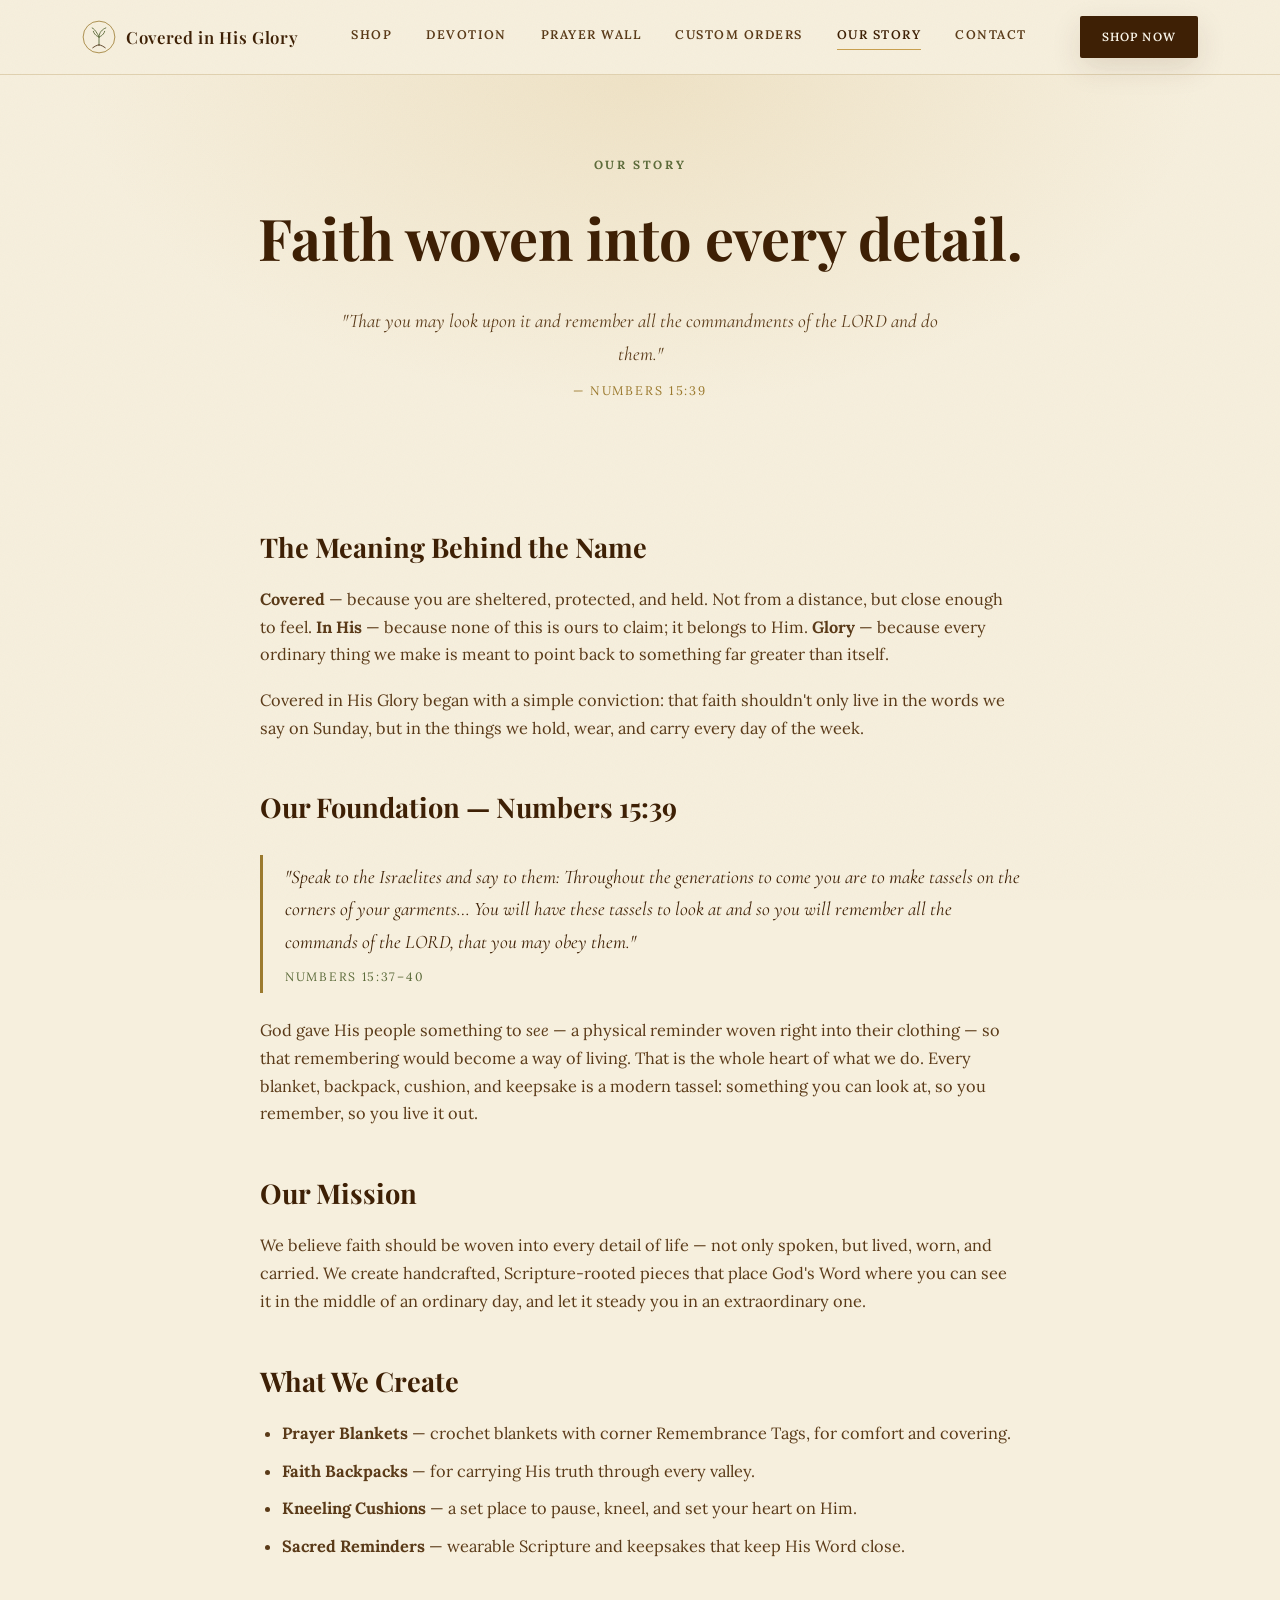
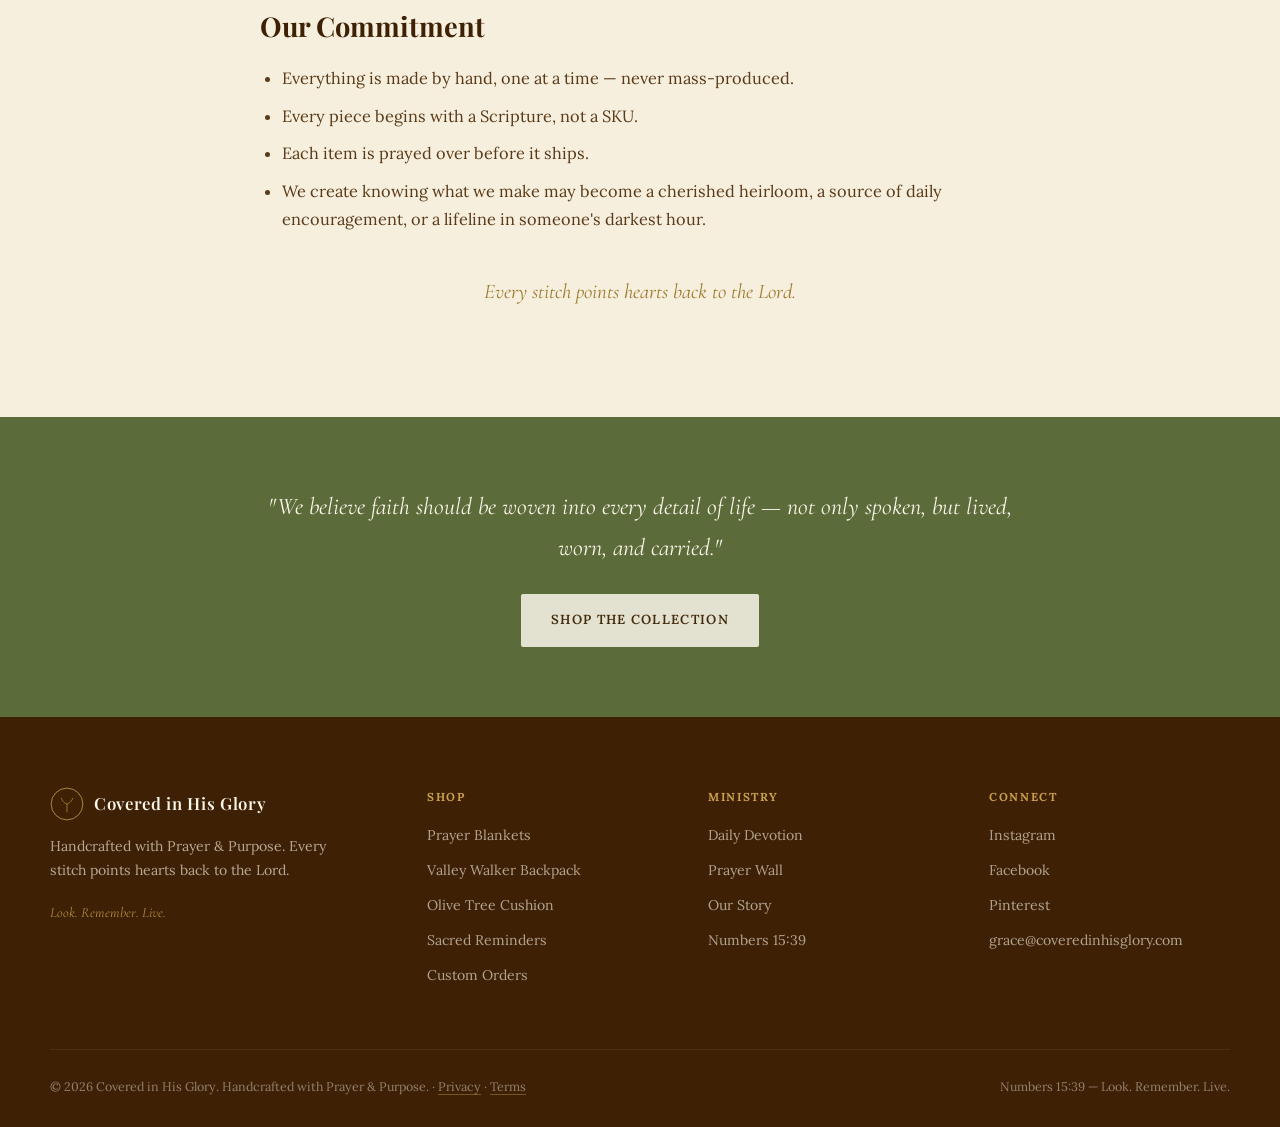
==== about.html @ 0c6f7fd9 "Build Covered in His Glory multi-page static site" ====
<!DOCTYPE html>
<html lang="en">
<head>
<meta charset="UTF-8">
<meta name="viewport" content="width=device-width, initial-scale=1.0">
<title>Covered in His Glory — Our Story — Faith-Based Handmade Gifts</title>
<meta name="description" content="Our story is rooted in Numbers 15:39 — faith woven into every detail of life. Learn the meaning behind Covered in His Glory.">
<link rel="icon" href="data:image/svg+xml,%3Csvg xmlns='http://www.w3.org/2000/svg' viewBox='0 0 60 60'%3E%3Ccircle cx='30' cy='30' r='28' fill='%23F6EFDD' stroke='%239C7A2E' stroke-width='2'/%3E%3Cpath d='M30 46V28M30 28c0 0-9-2-11-11M30 28c0 0 9-2 11-11' stroke='%235C6B3A' stroke-width='2.4' stroke-linecap='round' fill='none'/%3E%3C/svg%3E">
<link rel="preconnect" href="https://fonts.googleapis.com">
<link rel="preconnect" href="https://fonts.gstatic.com" crossorigin>
<link href="https://fonts.googleapis.com/css2?family=Playfair+Display:ital,wght@0,400;0,500;0,600;0,700;0,800;1,500;1,600&family=Lora:ital,wght@0,400;0,500;0,600;1,400&family=Cormorant+Garamond:ital,wght@0,400;0,500;0,600;1,500&display=swap" rel="stylesheet">
<link rel="stylesheet" href="css/styles.css">
</head>
<body>

<div class="texture"></div>

<header class="site">
  <div class="nav-inner">
    <a class="brandmark" href="index.html">
      <svg class="tree-icon" viewBox="0 0 60 60" fill="none" aria-hidden="true">
        <circle cx="30" cy="30" r="28" stroke="#9C7A2E" stroke-width="1.4"/>
        <path d="M30 44V30M30 30C30 30 22 28 20 20M30 30C30 30 38 28 40 20M30 30C30 30 24 16 18 14M30 30C30 22 36 16 42 14" stroke="#5C6B3A" stroke-width="1.6" stroke-linecap="round"/>
        <path d="M30 44C26 44 22 47 19 49M30 44C34 44 38 47 41 49" stroke="#3E2005" stroke-width="1.4" stroke-linecap="round"/>
      </svg>
      Covered in His Glory
    </a>
    <nav class="links">
      <a href="shop.html">Shop</a>
      <a href="devotion.html">Devotion</a>
      <a href="prayer.html">Prayer Wall</a>
      <a href="custom-orders.html">Custom Orders</a>
      <a href="about.html" class="active">Our Story</a>
      <a href="contact.html">Contact</a>
    </nav>
    <a href="shop.html" class="nav-cta">Shop Now</a>
    <button class="menu-toggle" aria-label="Open menu" onclick="openDrawer()">
      <svg width="26" height="26" viewBox="0 0 24 24" fill="none"><path d="M4 7h16M4 12h16M4 17h16" stroke="currentColor" stroke-width="2" stroke-linecap="round"/></svg>
    </button>
  </div>
</header>

<div class="mobile-drawer" id="mobileDrawer">
  <div class="panel">
    <div class="drawer-top">
      <span class="brandmark" style="font-size:1rem;">Covered in His Glory</span>
      <button class="drawer-close" aria-label="Close menu" onclick="closeDrawer()">&times;</button>
    </div>
    <a href="shop.html">Shop</a>
    <a href="devotion.html">Devotion</a>
    <a href="prayer.html">Prayer Wall</a>
    <a href="custom-orders.html">Custom Orders</a>
    <a href="about.html" class="active">Our Story</a>
    <a href="contact.html">Contact</a>
  </div>
</div>

<section class="page-hero">
  <div class="eyebrow">Our Story</div>
  <h1>Faith woven into every detail.</h1>
  <p class="script-lead">"That you may look upon it and remember all the commandments of the LORD and do them."</p>
  <p style="font-size:0.78rem; letter-spacing:0.15em; text-transform:uppercase; color:var(--gold); margin-top:10px;">— Numbers 15:39</p>
</section>

<section class="section" style="padding-top:30px;">
  <div class="prose reveal">
    <h2>The Meaning Behind the Name</h2>
    <p><strong>Covered</strong> — because you are sheltered, protected, and held. Not from a distance, but close enough to feel. <strong>In His</strong> — because none of this is ours to claim; it belongs to Him. <strong>Glory</strong> — because every ordinary thing we make is meant to point back to something far greater than itself.</p>
    <p>Covered in His Glory began with a simple conviction: that faith shouldn't only live in the words we say on Sunday, but in the things we hold, wear, and carry every day of the week.</p>

    <h2>Our Foundation — Numbers 15:39</h2>
    <div class="scripture-block">
      "Speak to the Israelites and say to them: Throughout the generations to come you are to make tassels on the corners of your garments… You will have these tassels to look at and so you will remember all the commands of the LORD, that you may obey them."
      <span class="ref">Numbers 15:37–40</span>
    </div>
    <p>God gave His people something to <em>see</em> — a physical reminder woven right into their clothing — so that remembering would become a way of living. That is the whole heart of what we do. Every blanket, backpack, cushion, and keepsake is a modern tassel: something you can look at, so you remember, so you live it out.</p>

    <h2>Our Mission</h2>
    <p>We believe faith should be woven into every detail of life — not only spoken, but lived, worn, and carried. We create handcrafted, Scripture-rooted pieces that place God's Word where you can see it in the middle of an ordinary day, and let it steady you in an extraordinary one.</p>

    <h2>What We Create</h2>
    <ul>
      <li><strong>Prayer Blankets</strong> — crochet blankets with corner Remembrance Tags, for comfort and covering.</li>
      <li><strong>Faith Backpacks</strong> — for carrying His truth through every valley.</li>
      <li><strong>Kneeling Cushions</strong> — a set place to pause, kneel, and set your heart on Him.</li>
      <li><strong>Sacred Reminders</strong> — wearable Scripture and keepsakes that keep His Word close.</li>
    </ul>

    <h2>Our Commitment</h2>
    <ul>
      <li>Everything is made by hand, one at a time — never mass-produced.</li>
      <li>Every piece begins with a Scripture, not a SKU.</li>
      <li>Each item is prayed over before it ships.</li>
      <li>We create knowing what we make may become a cherished heirloom, a source of daily encouragement, or a lifeline in someone's darkest hour.</li>
    </ul>

    <p class="script-close">Every stitch points hearts back to the Lord.</p>
  </div>
</section>

<section class="mission-strip">
  <p class="lead reveal">"We believe faith should be woven into every detail of life — not only spoken, but lived, worn, and carried."</p>
  <p class="sub reveal">
    <a href="shop.html" class="btn" style="background:var(--ivory); color:var(--brown); margin-top:8px;">Shop the Collection</a>
  </p>
</section>

<footer class="site">
  <div class="footer-grid">
    <div class="footer-brand">
      <div class="brandmark">
        <svg class="tree-icon" viewBox="0 0 60 60" fill="none" aria-hidden="true">
          <circle cx="30" cy="30" r="28" stroke="#C9A04E" stroke-width="1.4"/>
          <path d="M30 44V30M30 30C30 30 22 28 20 20M30 30C30 30 38 28 40 20" stroke="#9C7A2E" stroke-width="1.6" stroke-linecap="round"/>
        </svg>
        Covered in His Glory
      </div>
      <p>Handcrafted with Prayer &amp; Purpose. Every stitch points hearts back to the Lord.</p>
      <p class="footer-tagline">Look. Remember. Live.</p>
    </div>
    <div class="footer-col">
      <h5>Shop</h5>
      <a href="shop.html">Prayer Blankets</a>
      <a href="shop.html">Valley Walker Backpack</a>
      <a href="shop.html">Olive Tree Cushion</a>
      <a href="shop.html">Sacred Reminders</a>
      <a href="custom-orders.html">Custom Orders</a>
    </div>
    <div class="footer-col">
      <h5>Ministry</h5>
      <a href="devotion.html">Daily Devotion</a>
      <a href="prayer.html">Prayer Wall</a>
      <a href="about.html">Our Story</a>
      <a href="about.html">Numbers 15:39</a>
    </div>
    <div class="footer-col">
      <h5>Connect</h5>
      <a href="https://instagram.com/CoveredInHisGlory" target="_blank" rel="noopener">Instagram</a>
      <a href="https://facebook.com/LookRememberLive" target="_blank" rel="noopener">Facebook</a>
      <a href="contact.html">Pinterest</a>
      <a href="mailto:grace@coveredinhisglory.com">grace@coveredinhisglory.com</a>
    </div>
  </div>
  <div class="footer-bottom">
    <span>© 2026 Covered in His Glory. Handcrafted with Prayer &amp; Purpose. · <a href="privacy.html" style="border-bottom:1px solid var(--gold);">Privacy</a> · <a href="terms.html" style="border-bottom:1px solid var(--gold);">Terms</a></span>
    <span>Numbers 15:39 — Look. Remember. Live.</span>
  </div>
</footer>

<div class="toast" id="toast"></div>

<script src="js/main.js"></script>
</body>
</html>
---- css/styles.css ----
:root{
  --cream:#F6EFDD;
  --cream-2:#EFE3C4;
  --parchment:#F1E6C8;
  --brown:#3E2005;
  --brown-soft:#5A3A18;
  --gold:#9C7A2E;
  --gold-bright:#C9A04E;
  --olive:#5C6B3A;
  --olive-soft:#7C8A56;
  --kraft:#B98948;
  --ivory:#FBF6EA;
  --shadow: 0 10px 30px rgba(62,32,5,0.12);
  --serif-display: 'Playfair Display', serif;
  --serif-script: 'Cormorant Garamond', serif;
  --serif-body: 'Lora', serif;
}

*{margin:0;padding:0;box-sizing:border-box;}
html{scroll-behavior:smooth;}
body{
  background:var(--cream);
  color:var(--brown);
  font-family:var(--serif-body);
  overflow-x:hidden;
  line-height:1.7;
}

::selection{background:var(--gold-bright); color:var(--ivory);}

a{color:inherit; text-decoration:none;}

img{max-width:100%; display:block;}

.wrap{
  max-width:1180px;
  margin:0 auto;
  padding:0 32px;
}

/* Texture overlay */
.texture{
  position:fixed; inset:0; pointer-events:none; z-index:9999;
  opacity:0.035; mix-blend-mode:multiply;
  background-image:url("data:image/svg+xml,%3Csvg xmlns='http://www.w3.org/2000/svg' width='100' height='100'%3E%3Cfilter id='n'%3E%3CfeTurbulence baseFrequency='0.9' numOctaves='3' stitchTiles='stitch' type='fractalNoise'/%3E%3C/filter%3E%3Crect width='100%25' height='100%25' filter='url(%23n)'/%3E%3C/svg%3E");
}

/* ===== Rope Divider ===== */
.rope-divider{
  display:flex; align-items:center; justify-content:center; gap:14px;
  padding:38px 0;
}
.rope-divider .line{
  height:2px; width:90px;
  background:linear-gradient(90deg, transparent, var(--gold), transparent);
}
.rope-divider .mark{
  width:9px; height:9px; transform:rotate(45deg);
  background:var(--gold-bright);
  box-shadow:0 0 8px rgba(201,160,78,0.5);
}

/* ===== Top Nav ===== */
header.site{
  position:sticky; top:0; z-index:500;
  background:rgba(246,239,221,0.92);
  backdrop-filter:blur(8px);
  border-bottom:1px solid rgba(156,122,46,0.25);
}
.nav-inner{
  display:flex; align-items:center; justify-content:space-between;
  padding:16px 32px;
  max-width:1180px; margin:0 auto;
}
.brandmark{
  display:flex; align-items:center; gap:10px;
  font-family:var(--serif-display);
  font-size:1.05rem; letter-spacing:0.04em;
  color:var(--brown); font-weight:600;
}
.brandmark .tree-icon{width:34px; height:34px;}
nav.links{display:flex; gap:34px; align-items:center;}
nav.links a{
  font-size:0.78rem; letter-spacing:0.12em; text-transform:uppercase;
  color:var(--brown-soft); font-weight:600;
  position:relative; padding-bottom:4px;
  transition:color .25s ease;
}
nav.links a::after{
  content:''; position:absolute; left:0; bottom:0; width:0; height:1px;
  background:var(--gold-bright); transition:width .3s ease;
}
nav.links a:hover{color:var(--brown);}
nav.links a:hover::after{width:100%;}
nav.links a.active{color:var(--brown);}
nav.links a.active::after{width:100%;}
.nav-cta{
  font-size:0.74rem; letter-spacing:0.1em; text-transform:uppercase;
  background:var(--brown); color:var(--ivory)!important;
  padding:11px 22px; border-radius:2px; font-weight:600;
  box-shadow:var(--shadow);
  transition:transform .2s ease, background .2s ease;
}
.nav-cta:hover{background:var(--olive); transform:translateY(-1px);}
.menu-toggle{display:none; background:none; border:none; cursor:pointer; color:var(--brown);}

/* Mobile drawer */
.mobile-drawer{
  position:fixed; inset:0; z-index:600;
  background:rgba(62,32,5,0.5);
  opacity:0; pointer-events:none;
  transition:opacity .3s ease;
}
.mobile-drawer.open{opacity:1; pointer-events:auto;}
.mobile-drawer .panel{
  position:absolute; top:0; right:0; height:100%; width:min(320px, 82vw);
  background:var(--cream);
  border-left:1px solid rgba(156,122,46,0.3);
  box-shadow:-10px 0 30px rgba(62,32,5,0.18);
  padding:26px 28px;
  transform:translateX(100%);
  transition:transform .3s ease;
  display:flex; flex-direction:column; gap:6px;
}
.mobile-drawer.open .panel{transform:translateX(0);}
.mobile-drawer .drawer-top{
  display:flex; justify-content:space-between; align-items:center;
  margin-bottom:18px;
}
.mobile-drawer .drawer-close{
  background:none; border:none; cursor:pointer; color:var(--brown);
  font-size:1.6rem; line-height:1;
}
.mobile-drawer .panel a{
  font-size:0.86rem; letter-spacing:0.1em; text-transform:uppercase;
  color:var(--brown-soft); font-weight:600;
  padding:14px 0; border-bottom:1px solid rgba(156,122,46,0.18);
}
.mobile-drawer .panel a:last-child{border-bottom:none;}
.mobile-drawer .panel a.active{color:var(--brown);}

@media (max-width:880px){
  nav.links{display:none;}
  .menu-toggle{display:block;}
}

/* ===== HERO ===== */
.hero{
  position:relative;
  padding:100px 32px 70px;
  text-align:center;
  overflow:hidden;
  background:
    radial-gradient(ellipse at 50% 0%, rgba(201,160,78,0.18), transparent 60%),
    var(--cream);
}
.hero-eyebrow{
  font-family:var(--serif-script);
  font-style:italic;
  font-size:1.05rem;
  color:var(--olive);
  letter-spacing:0.04em;
  margin-bottom:18px;
}
.hero h1{
  font-family:var(--serif-display);
  font-weight:700;
  font-size:clamp(2.6rem, 6vw, 4.6rem);
  line-height:1.05;
  color:var(--brown);
  max-width:920px;
  margin:0 auto 22px;
}
.hero h1 .accent{
  font-style:italic; font-weight:600; color:var(--gold);
  position:relative;
}
.hero-sub{
  max-width:560px; margin:0 auto 36px;
  color:var(--brown-soft);
  font-size:1.08rem;
}
.hero-scripture{
  font-family:var(--serif-script); font-style:italic;
  font-size:1.15rem; color:var(--brown-soft);
  max-width:600px; margin:0 auto 8px;
}
.hero-ref{
  font-size:0.78rem; letter-spacing:0.15em; text-transform:uppercase;
  color:var(--gold); margin-bottom:46px;
}

.hero-ctas{
  display:flex; gap:18px; justify-content:center; flex-wrap:wrap;
  margin-bottom:60px;
}
.btn{
  display:inline-flex; align-items:center; gap:8px;
  padding:15px 30px;
  font-size:0.82rem; letter-spacing:0.1em; text-transform:uppercase; font-weight:600;
  border-radius:2px;
  transition:transform .25s ease, box-shadow .25s ease;
}
.btn-primary{
  background:var(--brown); color:var(--ivory);
  box-shadow:var(--shadow);
}
.btn-primary:hover{transform:translateY(-2px); box-shadow:0 14px 34px rgba(62,32,5,0.22);}
.btn-secondary{
  background:transparent; color:var(--brown);
  border:1.5px solid var(--gold);
}
.btn-secondary:hover{background:rgba(156,122,46,0.1); transform:translateY(-2px);}

/* Tree of Life Signature SVG */
.tree-stage{
  position:relative;
  max-width:480px; margin:0 auto;
}
.tree-stage svg{width:100%; height:auto; display:block;}
.tree-glow{filter:drop-shadow(0 0 18px rgba(201,160,78,0.55));}

.roots-grow path{
  stroke-dasharray:340;
  stroke-dashoffset:340;
  animation:growRoot 2.6s ease forwards;
}
@keyframes growRoot{ to{ stroke-dashoffset:0; } }
.leaf-pop{
  opacity:0; transform:scale(0.4);
  animation:popLeaf .6s ease forwards;
}
@keyframes popLeaf{ to{opacity:1; transform:scale(1);} }

@media (prefers-reduced-motion: reduce){
  .roots-grow path, .leaf-pop{ animation:none !important; opacity:1; stroke-dashoffset:0; transform:scale(1); }
}

/* ===== SECTION LABELS ===== */
.section{padding:90px 32px;}
.section.tight{padding:60px 32px;}
.section-head{text-align:center; max-width:680px; margin:0 auto 56px;}
.eyebrow{
  font-size:0.74rem; letter-spacing:0.22em; text-transform:uppercase;
  color:var(--olive); font-weight:700; margin-bottom:14px;
}
.section-head h2{
  font-family:var(--serif-display); font-weight:700;
  font-size:clamp(2rem,4vw,2.7rem);
  color:var(--brown); margin-bottom:16px;
}
.section-head p{color:var(--brown-soft); font-size:1.02rem;}

/* ===== PAGE HERO (interior pages) ===== */
.page-hero{
  padding:80px 32px 50px;
  text-align:center;
  background:
    radial-gradient(ellipse at 50% 0%, rgba(201,160,78,0.16), transparent 62%),
    var(--cream);
}
.page-hero .eyebrow{color:var(--olive);}
.page-hero h1{
  font-family:var(--serif-display); font-weight:700;
  font-size:clamp(2.3rem,5vw,3.6rem);
  color:var(--brown); max-width:820px; margin:0 auto 18px;
}
.page-hero p.lead{
  max-width:600px; margin:0 auto;
  color:var(--brown-soft); font-size:1.08rem;
}
.page-hero p.script-lead{
  font-family:var(--serif-script); font-style:italic;
  font-size:1.2rem; color:var(--brown-soft);
  max-width:620px; margin:14px auto 0;
}

/* ===== ROOT MAP (signature element) — 3 ministry pillars connected to one root system ===== */
.roots-section{
  background:var(--parchment);
  position:relative;
}
.pillars{
  display:grid; grid-template-columns:repeat(3,1fr); gap:36px;
  max-width:1100px; margin:0 auto;
  position:relative;
}
.pillar{
  background:var(--ivory);
  border:1px solid rgba(156,122,46,0.3);
  border-radius:3px;
  padding:40px 30px 34px;
  text-align:center;
  position:relative;
  box-shadow:0 8px 24px rgba(62,32,5,0.06);
  transition:transform .3s ease, box-shadow .3s ease;
}
.pillar:hover{transform:translateY(-6px); box-shadow:0 18px 34px rgba(62,32,5,0.12);}
.pillar .icon{width:52px; height:52px; margin:0 auto 20px; color:var(--gold);}
.pillar h3{
  font-family:var(--serif-display); font-size:1.4rem; color:var(--brown); margin-bottom:12px;
}
.pillar p{color:var(--brown-soft); font-size:0.95rem; margin-bottom:22px;}
.pillar a.pillar-link{
  font-size:0.76rem; letter-spacing:0.1em; text-transform:uppercase;
  color:var(--olive); font-weight:700; border-bottom:1px solid var(--olive-soft);
  padding-bottom:3px;
}
.pillar a.pillar-link:hover{color:var(--brown);}

.root-connector{
  text-align:center; margin-top:8px;
}
.root-connector svg{width:100%; max-width:700px; height:60px;}

@media (max-width:880px){
  .pillars{grid-template-columns:1fr; gap:26px;}
}

/* ===== DAILY DEVOTION CARD ===== */
.devotion-section{
  background:var(--cream);
}
.devotion-card{
  max-width:760px; margin:0 auto;
  background:var(--ivory);
  border:1px solid rgba(156,122,46,0.35);
  border-radius:4px;
  padding:54px 56px;
  position:relative;
  box-shadow:var(--shadow);
}
.devotion-card::before, .devotion-card::after{
  content:'\276E'; position:absolute; font-size:1.6rem; color:var(--gold);
  opacity:0.6;
}
.devotion-card::before{content:'\2767'; top:22px; left:26px;}
.devotion-card::after{content:'\2767'; bottom:22px; right:26px; transform:rotate(180deg);}
.devotion-date{
  text-align:center; font-size:0.74rem; letter-spacing:0.18em; text-transform:uppercase;
  color:var(--gold); margin-bottom:20px;
}
.devotion-verse{
  font-family:var(--serif-script); font-style:italic; font-size:1.3rem;
  text-align:center; color:var(--brown); max-width:560px; margin:0 auto 10px;
}
.devotion-ref{
  text-align:center; font-size:0.78rem; letter-spacing:0.12em; text-transform:uppercase;
  color:var(--olive); margin-bottom:30px;
}
.devotion-body{
  color:var(--brown-soft); font-size:1.02rem; text-align:left;
  max-width:600px; margin:0 auto;
}
.devotion-body p{margin-bottom:16px;}
.devotion-close{
  text-align:center; margin-top:28px;
  font-family:var(--serif-script); font-style:italic; font-size:1.1rem;
  color:var(--gold);
}
.devotion-archive{
  text-align:center; margin-top:30px;
}
.devotion-archive a{
  font-size:0.78rem; letter-spacing:0.1em; text-transform:uppercase;
  color:var(--brown-soft); border-bottom:1px solid var(--gold);
  padding-bottom:3px;
}

/* ===== DEVOTION ARCHIVE LIST ===== */
.archive-list{
  max-width:760px; margin:0 auto;
  display:flex; flex-direction:column; gap:0;
}
.archive-item{
  display:block;
  padding:26px 4px;
  border-bottom:1px solid rgba(156,122,46,0.25);
  transition:background .2s ease, padding-left .2s ease;
}
.archive-item:hover{background:rgba(156,122,46,0.05); padding-left:14px;}
.archive-item .a-date{
  font-size:0.72rem; letter-spacing:0.14em; text-transform:uppercase;
  color:var(--gold); margin-bottom:8px;
}
.archive-item .a-verse{
  font-family:var(--serif-script); font-style:italic; font-size:1.15rem;
  color:var(--brown); margin-bottom:6px;
}
.archive-item .a-more{
  font-size:0.74rem; letter-spacing:0.1em; text-transform:uppercase;
  color:var(--olive); font-weight:700;
}

/* ===== SHOP PREVIEW / GRID ===== */
.shop-section{background:var(--parchment);}
.shop-grid{
  display:grid; grid-template-columns:repeat(4,1fr); gap:26px;
  max-width:1180px; margin:0 auto 50px;
}
.shop-grid.full{grid-template-columns:repeat(4,1fr);}
.product-card{
  background:var(--ivory);
  border:1px solid rgba(156,122,46,0.25);
  border-radius:3px;
  overflow:hidden;
  transition:transform .3s ease, box-shadow .3s ease;
}
.product-card:hover{transform:translateY(-5px); box-shadow:0 16px 30px rgba(62,32,5,0.12);}
.product-image{
  aspect-ratio:1/1;
  background:linear-gradient(145deg, #E9DCB8, #D9C496);
  display:flex; align-items:center; justify-content:center;
  color:var(--gold);
  position:relative;
  overflow:hidden;
}
.product-image svg{width:46%; height:46%; opacity:0.8;}
.product-tag{
  position:absolute; top:12px; left:12px;
  background:var(--brown); color:var(--ivory);
  font-size:0.62rem; letter-spacing:0.1em; text-transform:uppercase;
  padding:5px 10px; border-radius:2px;
}
.product-info{padding:20px 20px 24px;}
.product-scripture{
  font-size:0.68rem; letter-spacing:0.1em; text-transform:uppercase;
  color:var(--gold); margin-bottom:6px;
}
.product-info h4{
  font-family:var(--serif-display); font-size:1.1rem; color:var(--brown); margin-bottom:8px;
}
.product-info p{font-size:0.86rem; color:var(--brown-soft); margin-bottom:14px;}
.product-price-row{display:flex; align-items:center; justify-content:space-between;}
.product-price{font-weight:600; color:var(--brown); font-size:0.95rem;}
.product-cta{
  font-size:0.7rem; letter-spacing:0.08em; text-transform:uppercase;
  color:var(--olive); font-weight:700;
}
@media (max-width:980px){.shop-grid, .shop-grid.full{grid-template-columns:repeat(2,1fr);}}
@media (max-width:560px){.shop-grid, .shop-grid.full{grid-template-columns:1fr;}}

.shop-all-wrap{text-align:center;}

/* ===== PRAYER WALL ===== */
.prayer-section{
  background:var(--brown);
  color:var(--ivory);
  position:relative;
}
.prayer-section .eyebrow{color:var(--gold-bright);}
.prayer-section .section-head h2{color:var(--ivory);}
.prayer-section .section-head p{color:rgba(251,246,234,0.78);}

.prayer-tabs{
  display:flex; justify-content:center; gap:14px; margin-bottom:46px;
}
.prayer-tab{
  padding:11px 26px; font-size:0.78rem; letter-spacing:0.1em; text-transform:uppercase;
  border:1px solid rgba(201,160,78,0.45); border-radius:30px;
  color:rgba(251,246,234,0.8); cursor:pointer;
  transition:all .25s ease;
}
.prayer-tab.active{background:var(--gold-bright); color:var(--brown); border-color:var(--gold-bright); font-weight:700;}

.prayer-panel{max-width:680px; margin:0 auto;}

.prayer-form{
  background:rgba(251,246,234,0.06);
  border:1px solid rgba(201,160,78,0.3);
  border-radius:4px;
  padding:40px;
}
.form-row{margin-bottom:20px;}
.form-row label{
  display:block; font-size:0.74rem; letter-spacing:0.1em; text-transform:uppercase;
  color:var(--gold-bright); margin-bottom:8px;
}
.form-row input, .form-row textarea, .form-row select{
  width:100%; padding:13px 16px;
  background:rgba(251,246,234,0.95);
  border:1px solid rgba(201,160,78,0.4);
  border-radius:2px;
  color:var(--brown);
  font-family:var(--serif-body);
  font-size:0.95rem;
}
.form-row input:focus, .form-row textarea:focus, .form-row select:focus{
  outline:2px solid var(--gold-bright); outline-offset:1px;
}
.form-row textarea{resize:vertical; min-height:110px;}
.form-row.checkrow{display:flex; align-items:center; gap:10px;}
.form-row.checkrow input{width:auto;}
.form-row.checkrow label{margin:0; font-size:0.85rem; letter-spacing:0; text-transform:none; color:rgba(251,246,234,0.85);}
.form-submit{
  width:100%; padding:15px; margin-top:6px;
  background:var(--gold-bright); color:var(--brown);
  border:none; border-radius:2px;
  font-size:0.82rem; letter-spacing:0.1em; text-transform:uppercase; font-weight:700;
  cursor:pointer; transition:background .25s ease;
}
.form-submit:hover{background:#dab768;}
.form-note{
  text-align:center; font-size:0.82rem; color:rgba(251,246,234,0.6); margin-top:14px;
}
/* honeypot */
.hp-field{position:absolute; left:-9999px; top:-9999px; width:1px; height:1px; overflow:hidden;}

.wall-list{display:flex; flex-direction:column; gap:16px;}
.wall-item{
  background:rgba(251,246,234,0.06);
  border:1px solid rgba(201,160,78,0.25);
  border-radius:4px;
  padding:24px 28px;
}
.wall-item-top{
  display:flex; justify-content:space-between; align-items:baseline;
  margin-bottom:10px;
}
.wall-name{font-weight:600; color:var(--gold-bright); font-size:0.92rem;}
.wall-time{font-size:0.74rem; color:rgba(251,246,234,0.5);}
.wall-text{color:rgba(251,246,234,0.88); font-size:0.95rem; margin-bottom:14px;}
.wall-pray-btn{
  display:inline-flex; align-items:center; gap:7px;
  font-size:0.74rem; letter-spacing:0.08em; text-transform:uppercase;
  color:var(--gold-bright); cursor:pointer; font-weight:700;
  background:none; border:none; padding:0;
}
.wall-pray-btn .count{color:rgba(251,246,234,0.55); font-weight:400; letter-spacing:0;}

/* ===== CUSTOM ORDER ===== */
.custom-section{background:var(--cream);}
.custom-wrap{
  display:grid; grid-template-columns:1fr 1fr; gap:60px; align-items:center;
  max-width:1100px; margin:0 auto;
}
.custom-copy .eyebrow{margin-bottom:14px;}
.custom-copy h2{
  font-family:var(--serif-display); font-weight:700; font-size:2.3rem; color:var(--brown); margin-bottom:18px;
}
.custom-copy p{color:var(--brown-soft); margin-bottom:18px;}
.custom-steps{list-style:none; margin:26px 0 30px;}
.custom-steps li{
  display:flex; gap:14px; margin-bottom:16px; align-items:flex-start;
}
.custom-steps .step-num{
  flex-shrink:0; width:30px; height:30px; border-radius:50%;
  background:var(--brown); color:var(--ivory);
  display:flex; align-items:center; justify-content:center;
  font-size:0.8rem; font-family:var(--serif-display); font-weight:600;
}
.custom-steps .step-text{color:var(--brown-soft); font-size:0.95rem; padding-top:4px;}

.custom-form{
  background:var(--ivory); border:1px solid rgba(156,122,46,0.3);
  border-radius:4px; padding:42px;
  box-shadow:var(--shadow);
}
.custom-form .form-row label{color:var(--olive); }
.custom-form .form-row input, .custom-form .form-row select, .custom-form .form-row textarea{
  background:var(--cream); border:1px solid rgba(156,122,46,0.3); color:var(--brown);
}
.custom-form .form-submit{background:var(--brown); color:var(--ivory);}
.custom-form .form-submit:hover{background:var(--olive);}

@media (max-width:880px){
  .custom-wrap{grid-template-columns:1fr; gap:36px;}
}

/* ===== ABOUT / MISSION STRIP ===== */
.mission-strip{
  background:var(--olive); color:var(--ivory);
  padding:70px 32px; text-align:center;
}
.mission-strip p.lead{
  font-family:var(--serif-script); font-style:italic; font-size:1.5rem;
  max-width:760px; margin:0 auto 18px;
}
.mission-strip p.sub{
  max-width:600px; margin:0 auto; opacity:0.85; font-size:0.95rem;
}

/* ===== PROSE (about / legal) ===== */
.prose{
  max-width:760px; margin:0 auto;
  color:var(--brown-soft); font-size:1.02rem;
}
.prose h2{
  font-family:var(--serif-display); font-weight:700;
  font-size:1.7rem; color:var(--brown);
  margin:42px 0 16px;
}
.prose h3{
  font-family:var(--serif-display); font-weight:600;
  font-size:1.25rem; color:var(--brown);
  margin:30px 0 12px;
}
.prose p{margin-bottom:18px;}
.prose ul{margin:0 0 18px 22px;}
.prose li{margin-bottom:10px;}
.prose .scripture-block{
  font-family:var(--serif-script); font-style:italic;
  font-size:1.2rem; color:var(--brown);
  border-left:3px solid var(--gold); padding:6px 0 6px 22px;
  margin:24px 0;
}
.prose .ref{
  display:block; font-family:var(--serif-body); font-style:normal;
  font-size:0.76rem; letter-spacing:0.14em; text-transform:uppercase;
  color:var(--olive); margin-top:8px;
}
.prose .script-close{
  font-family:var(--serif-script); font-style:italic;
  font-size:1.3rem; color:var(--gold); text-align:center;
  margin-top:40px;
}

/* ===== CONTACT ===== */
.contact-wrap{
  display:grid; grid-template-columns:1fr 1fr; gap:60px; align-items:start;
  max-width:1080px; margin:0 auto;
}
.contact-info h3{
  font-family:var(--serif-display); font-size:1.3rem; color:var(--brown);
  margin:0 0 10px;
}
.contact-info p{color:var(--brown-soft); margin-bottom:20px;}
.contact-info .detail{margin-bottom:16px;}
.contact-info .detail .label{
  font-size:0.72rem; letter-spacing:0.14em; text-transform:uppercase;
  color:var(--olive); font-weight:700; margin-bottom:4px;
}
.contact-info .detail a{color:var(--brown); border-bottom:1px solid var(--gold);}
@media (max-width:880px){
  .contact-wrap{grid-template-columns:1fr; gap:36px;}
}

/* ===== NEWSLETTER ===== */
.newsletter-section{
  background:var(--parchment); text-align:center;
}
.newsletter-box{
  max-width:560px; margin:0 auto;
}
.newsletter-form{
  display:flex; gap:12px; margin-top:26px;
}
.newsletter-form input{
  flex:1; padding:15px 18px;
  border:1px solid rgba(156,122,46,0.4);
  background:var(--ivory); border-radius:2px;
  font-family:var(--serif-body); color:var(--brown);
}
.newsletter-form button{
  padding:15px 26px;
  background:var(--brown); color:var(--ivory);
  border:none; border-radius:2px;
  font-size:0.78rem; letter-spacing:0.1em; text-transform:uppercase; font-weight:700;
  cursor:pointer;
}
.newsletter-form button:hover{background:var(--olive);}
@media (max-width:520px){.newsletter-form{flex-direction:column;}}

/* ===== FOOTER ===== */
footer.site{
  background:var(--brown); color:rgba(251,246,234,0.75);
  padding:70px 32px 30px;
}
.footer-grid{
  display:grid; grid-template-columns:1.4fr 1fr 1fr 1fr;
  gap:40px; max-width:1180px; margin:0 auto 50px;
}
.footer-brand .brandmark{color:var(--ivory); margin-bottom:14px;}
.footer-brand p{font-size:0.88rem; max-width:280px; margin-bottom:18px; opacity:0.85;}
.footer-tagline{font-family:var(--serif-script); font-style:italic; color:var(--gold-bright); font-size:1rem;}
.footer-col h5{
  font-size:0.72rem; letter-spacing:0.14em; text-transform:uppercase;
  color:var(--gold-bright); margin-bottom:18px;
}
.footer-col a{
  display:block; font-size:0.88rem; margin-bottom:11px; opacity:0.82;
  transition:opacity .2s ease;
}
.footer-col a:hover{opacity:1; color:var(--gold-bright);}
.footer-bottom{
  border-top:1px solid rgba(201,160,78,0.2);
  max-width:1180px; margin:0 auto; padding-top:26px;
  display:flex; justify-content:space-between; align-items:center; flex-wrap:wrap; gap:14px;
  font-size:0.78rem; opacity:0.6;
}
@media (max-width:880px){
  .footer-grid{grid-template-columns:1fr 1fr;}
}
@media (max-width:560px){
  .footer-grid{grid-template-columns:1fr;}
}

/* Scroll reveal */
.reveal{opacity:0; transform:translateY(24px); transition:opacity .7s ease, transform .7s ease;}
.reveal.visible{opacity:1; transform:translateY(0);}
@media (prefers-reduced-motion: reduce){
  .reveal{opacity:1; transform:none;}
}

/* Toast */
.toast{
  position:fixed; bottom:30px; left:50%; transform:translateX(-50%) translateY(20px);
  background:var(--brown); color:var(--ivory);
  padding:16px 28px; border-radius:3px; box-shadow:var(--shadow);
  font-size:0.88rem; opacity:0; pointer-events:none;
  transition:opacity .35s ease, transform .35s ease;
  z-index:1000;
  border:1px solid var(--gold);
}
.toast.show{opacity:1; transform:translateX(-50%) translateY(0);}
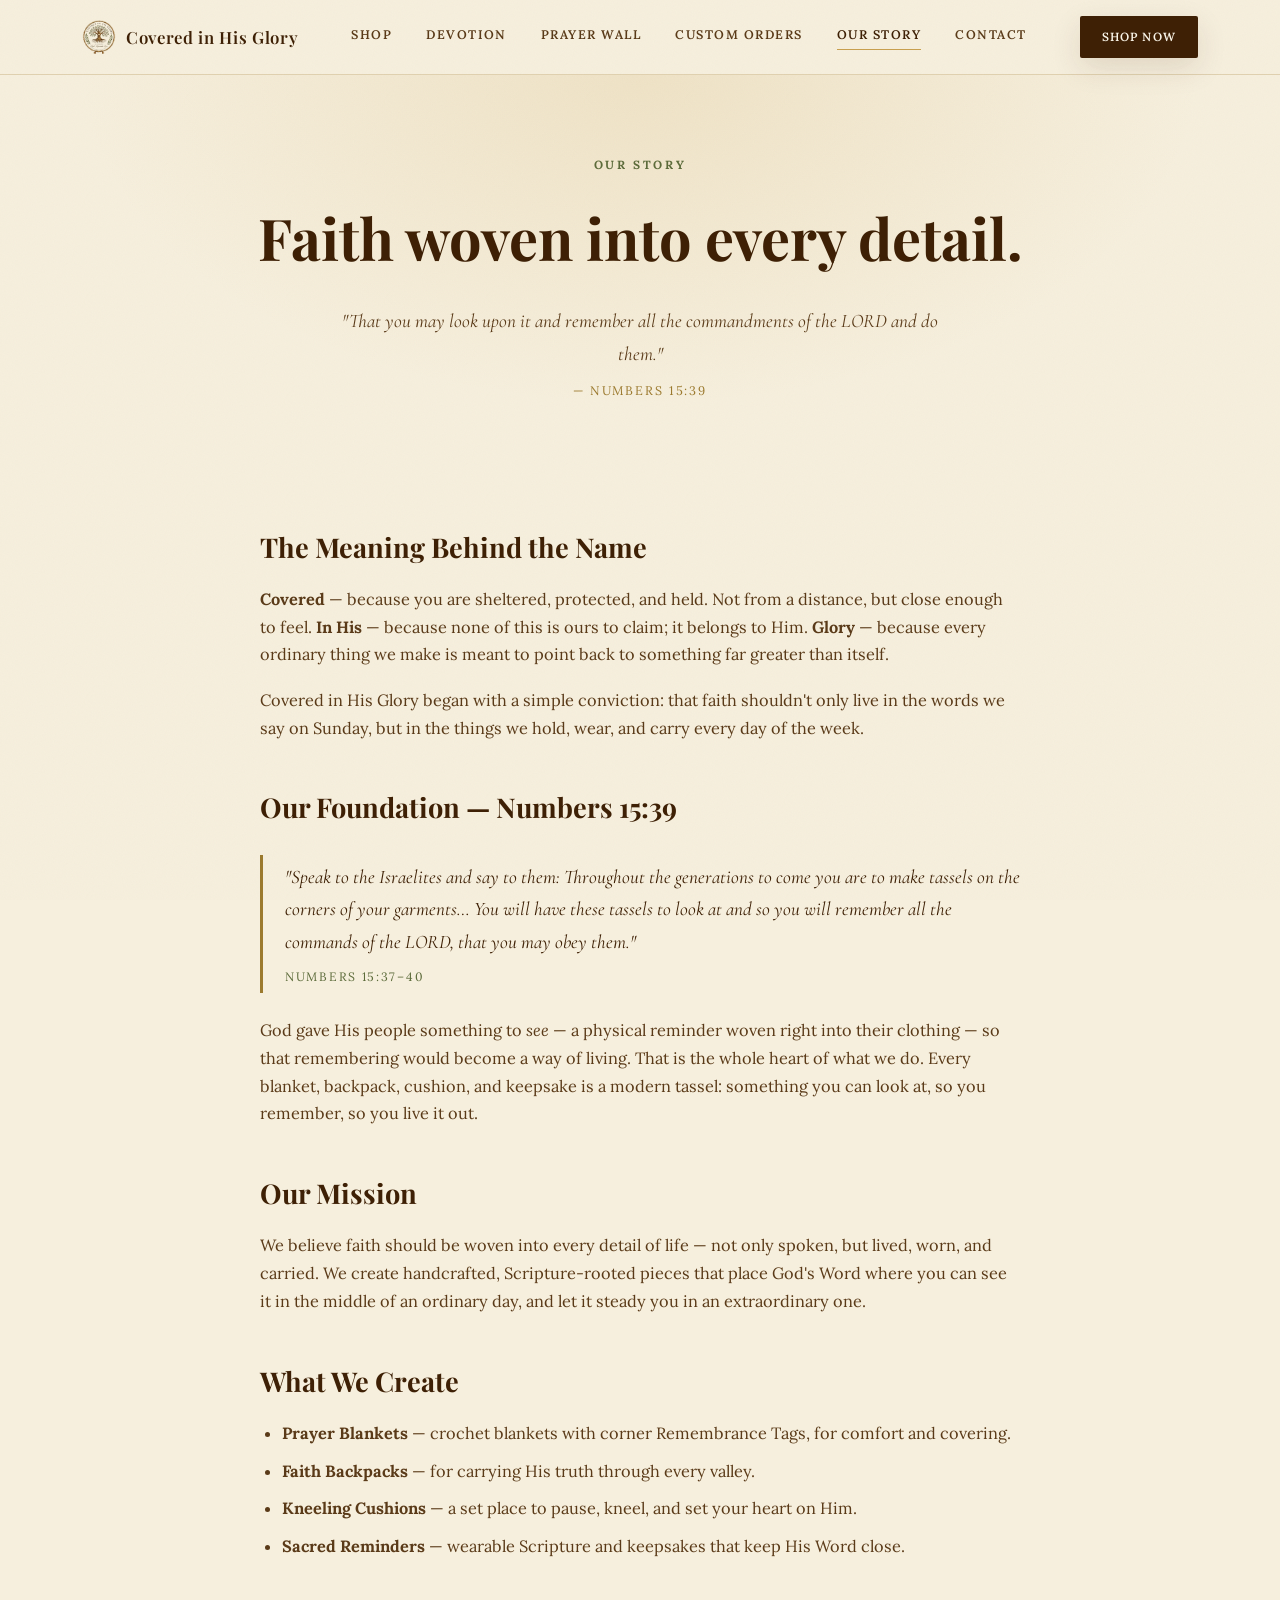
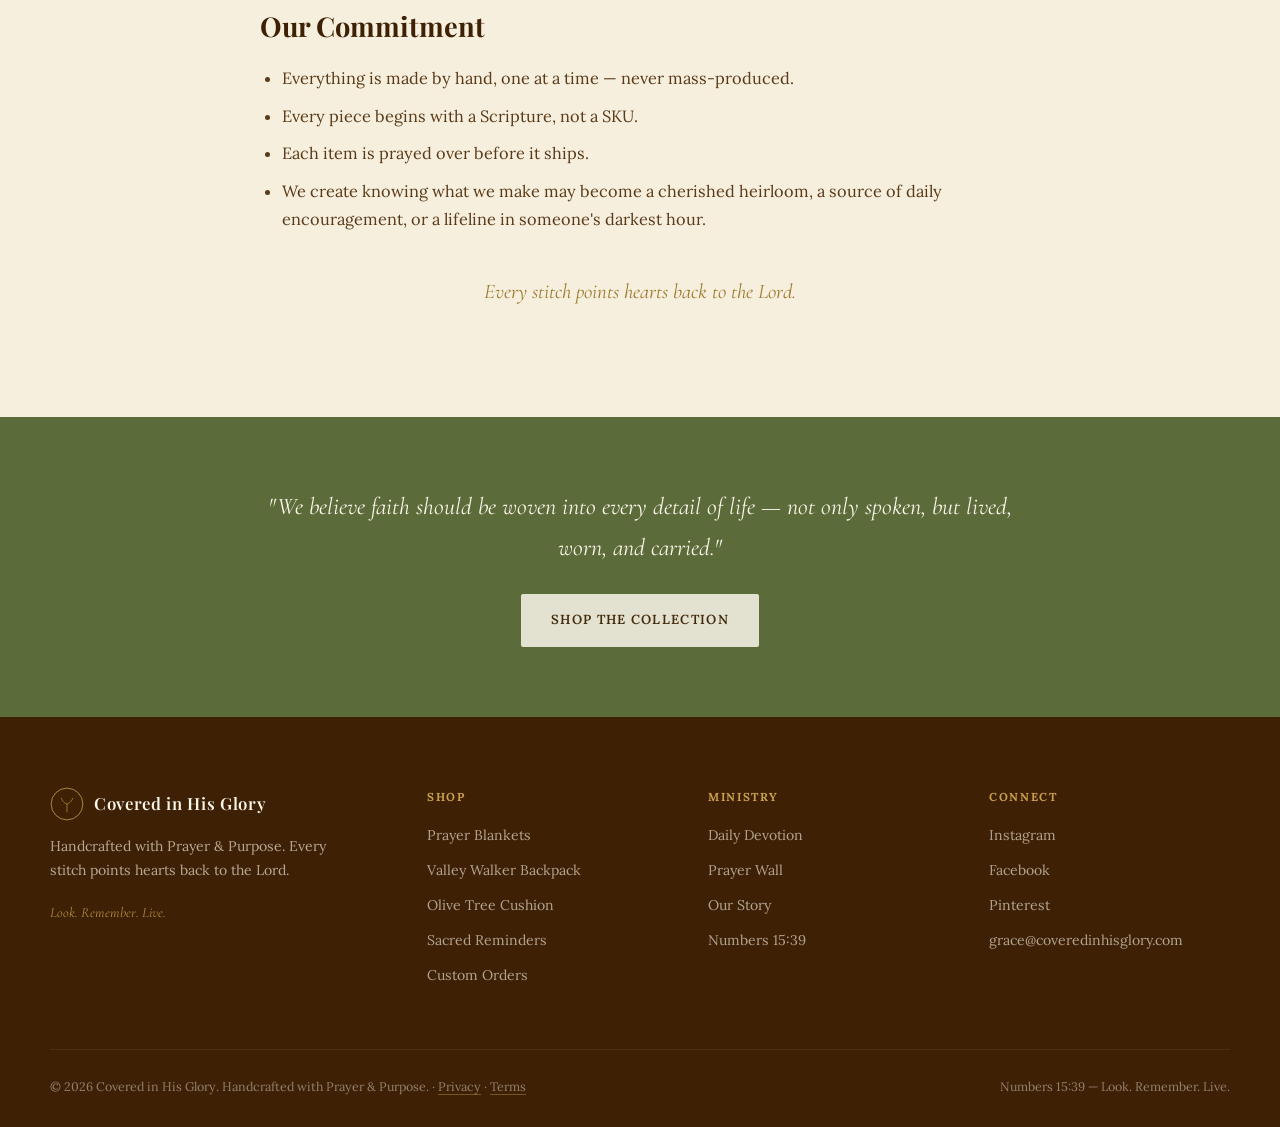
==== commit 4397b18e: "Use logo image for header title-bar emblem across all pages" ====
--- a/about.html
+++ b/about.html
@@ -18,11 +18,7 @@
 <header class="site">
   <div class="nav-inner">
     <a class="brandmark" href="index.html">
-      <svg class="tree-icon" viewBox="0 0 60 60" fill="none" aria-hidden="true">
-        <circle cx="30" cy="30" r="28" stroke="#9C7A2E" stroke-width="1.4"/>
-        <path d="M30 44V30M30 30C30 30 22 28 20 20M30 30C30 30 38 28 40 20M30 30C30 30 24 16 18 14M30 30C30 22 36 16 42 14" stroke="#5C6B3A" stroke-width="1.6" stroke-linecap="round"/>
-        <path d="M30 44C26 44 22 47 19 49M30 44C34 44 38 47 41 49" stroke="#3E2005" stroke-width="1.4" stroke-linecap="round"/>
-      </svg>
+      <img src="assets/logo.png" class="tree-icon" alt="Covered in His Glory emblem" width="34" height="34">
       Covered in His Glory
     </a>
     <nav class="links">
--- a/css/styles.css
+++ b/css/styles.css
@@ -78,7 +78,7 @@
   font-size:1.05rem; letter-spacing:0.04em;
   color:var(--brown); font-weight:600;
 }
-.brandmark .tree-icon{width:34px; height:34px;}
+.brandmark .tree-icon{width:34px; height:34px; object-fit:contain; display:block;}
 nav.links{display:flex; gap:34px; align-items:center;}
 nav.links a{
   font-size:0.78rem; letter-spacing:0.12em; text-transform:uppercase;
@@ -218,6 +218,13 @@
   max-width:480px; margin:0 auto;
 }
 .tree-stage svg{width:100%; height:auto; display:block;}
+.tree-stage .hero-logo{
+  width:100%; max-width:460px; height:auto; margin:0 auto; display:block;
+  filter:drop-shadow(0 12px 30px rgba(62,32,5,0.18));
+  animation:logoFade 1.2s ease both;
+}
+@keyframes logoFade{ from{opacity:0; transform:translateY(14px) scale(.97);} to{opacity:1; transform:translateY(0) scale(1);} }
+@media (prefers-reduced-motion: reduce){ .tree-stage .hero-logo{ animation:none; } }
 .tree-glow{filter:drop-shadow(0 0 18px rgba(201,160,78,0.55));}
 
 .roots-grow path{
